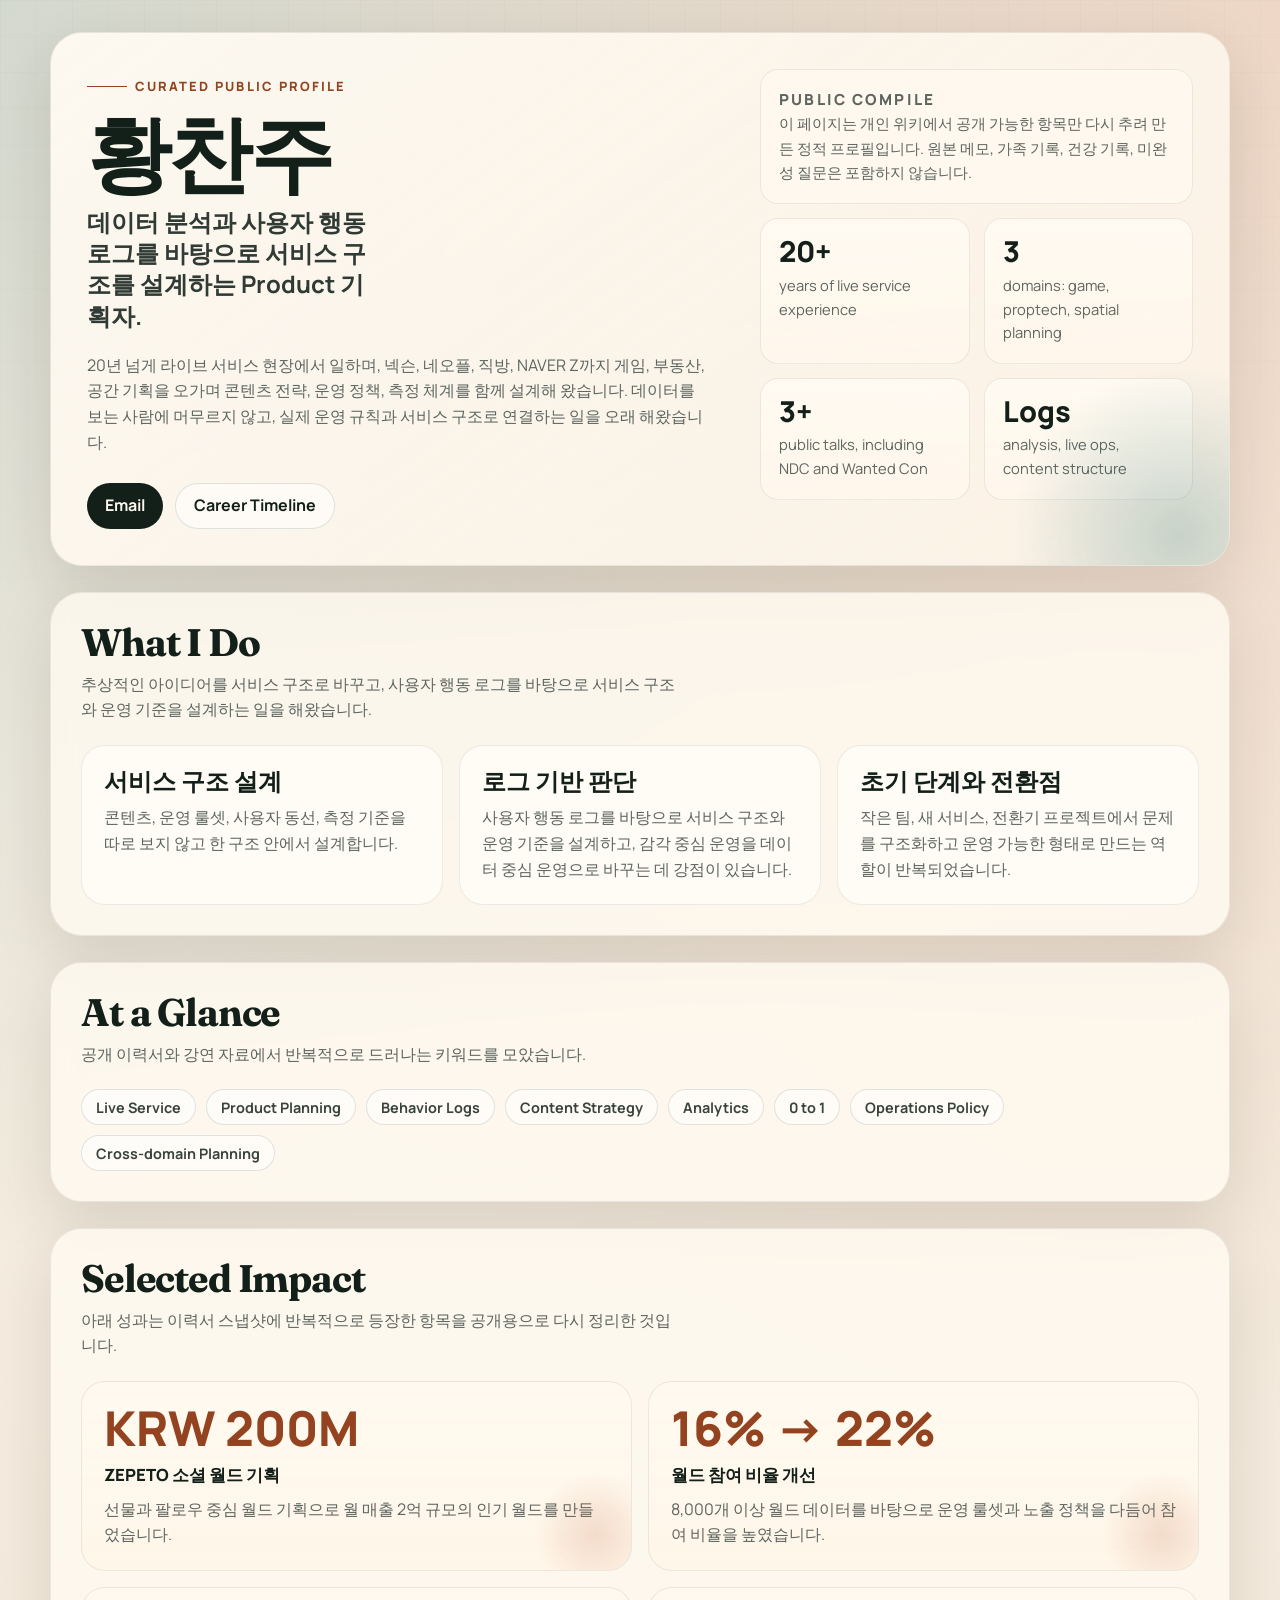
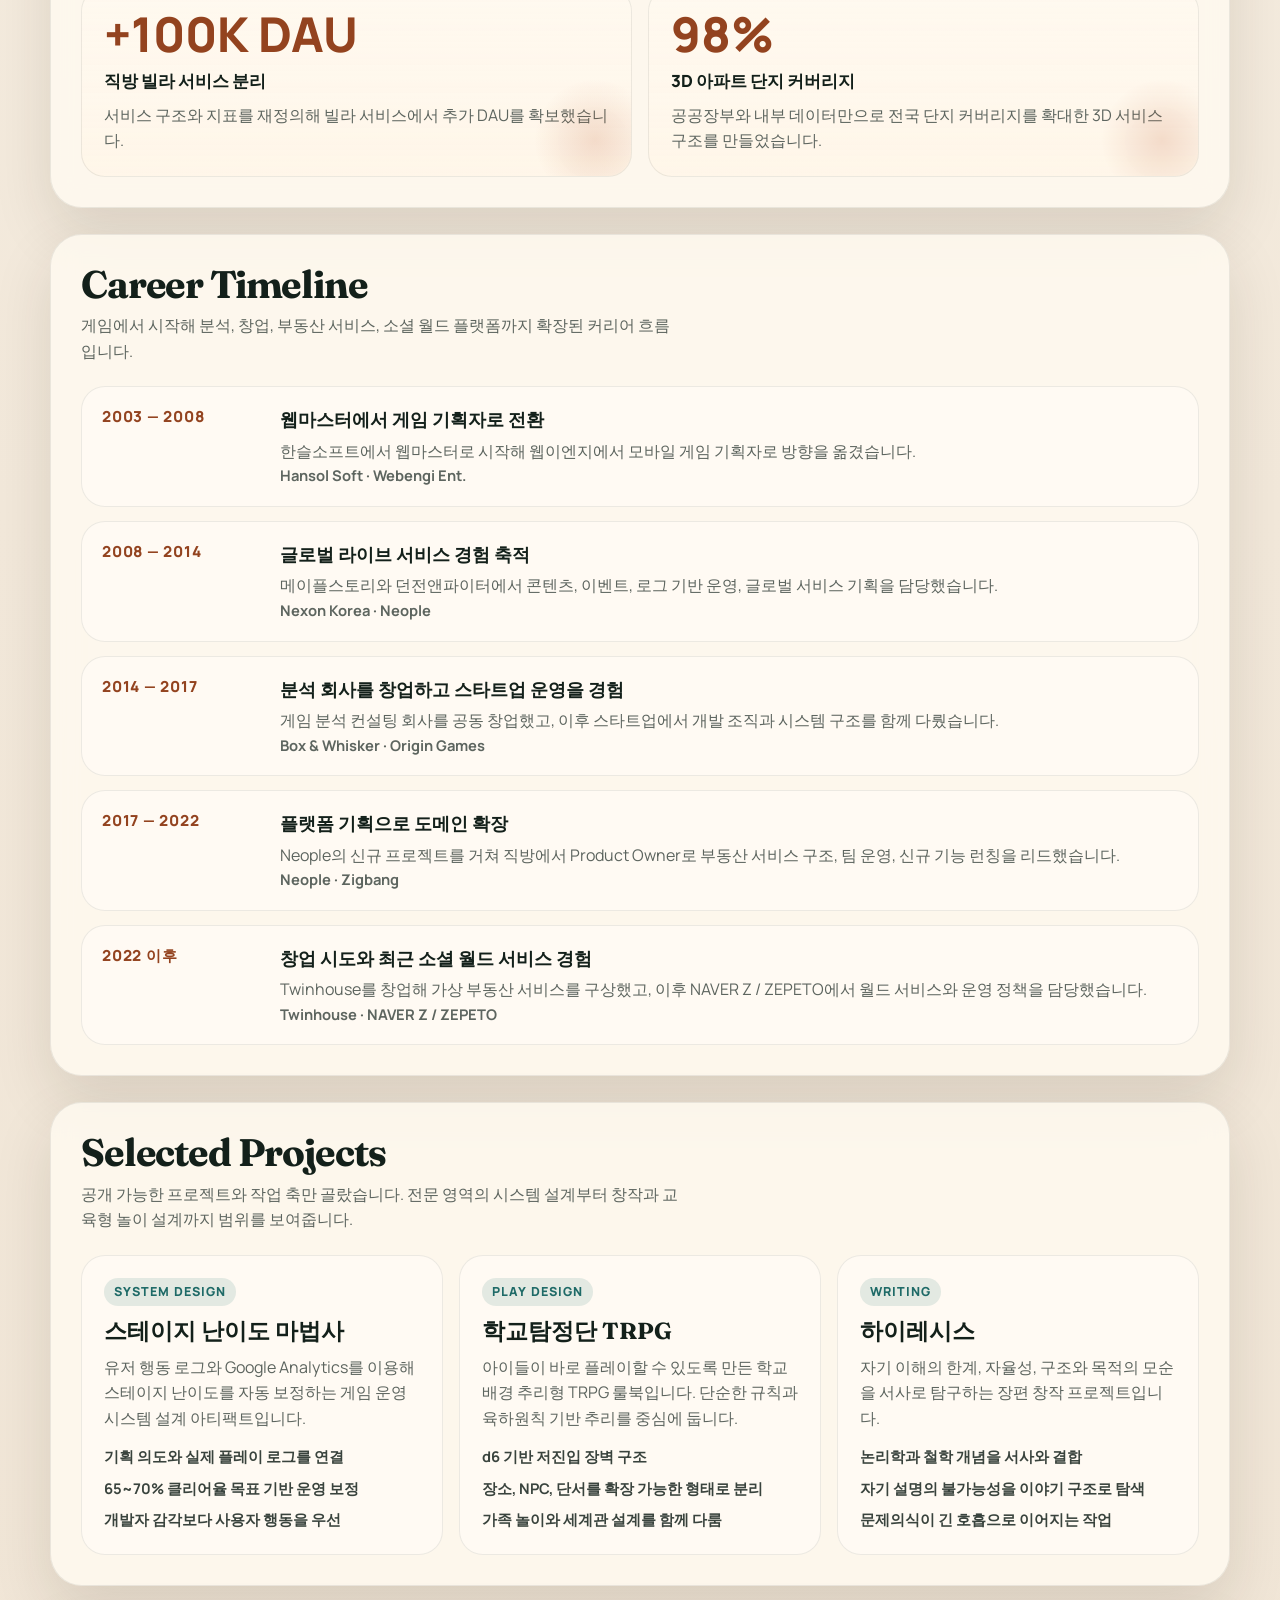
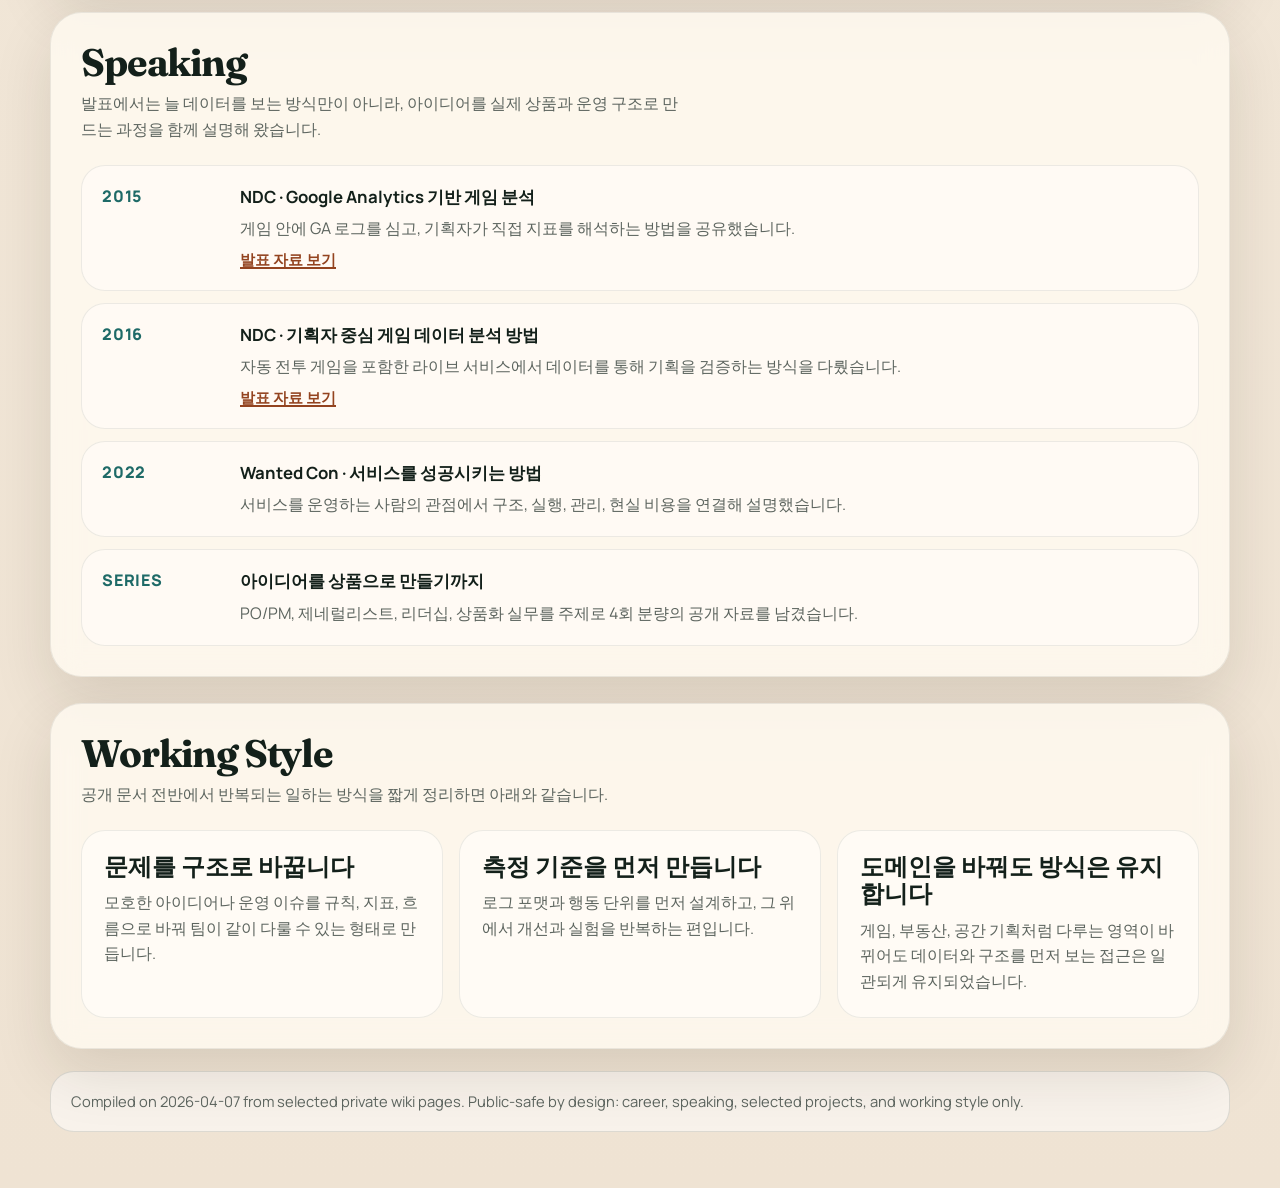
==== site/index.html @ d5d35842 "Add public profile and wording conflict workflow" ====
<!DOCTYPE html>
<html lang="ko">
  <head>
    <meta charset="UTF-8" />
    <meta name="viewport" content="width=device-width, initial-scale=1.0" />
    <title>황찬주 | Public Profile</title>
    <meta
      name="description"
      content="황찬주의 공개용 프로필 페이지. 20년 넘는 라이브 서비스 경험, 사용자 행동 로그를 바탕으로 서비스 구조와 운영 기준을 설계하는 Product 기획자 소개 페이지."
    />
    <link rel="preconnect" href="https://fonts.googleapis.com" />
    <link rel="preconnect" href="https://fonts.gstatic.com" crossorigin />
    <link
      href="https://fonts.googleapis.com/css2?family=Fraunces:opsz,wght@9..144,600;9..144,700&amp;family=Manrope:wght@400;500;700;800&amp;display=swap"
      rel="stylesheet"
    />
    <link rel="stylesheet" href="styles.css" />
  </head>
  <body>
    <main class="page">
      <header class="hero">
        <section>
          <p class="eyebrow">Curated Public Profile</p>
          <h1>황찬주</h1>
          <p class="hero-subtitle">
            데이터 분석과 사용자 행동 로그를 바탕으로 서비스 구조를 설계하는
            Product 기획자.
          </p>
          <p class="hero-lede">
            20년 넘게 라이브 서비스 현장에서 일하며, 넥슨, 네오플, 직방, NAVER Z까지
            게임, 부동산, 공간 기획을 오가며 콘텐츠 전략, 운영 정책, 측정 체계를
            함께 설계해 왔습니다.
            데이터를 보는 사람에 머무르지 않고, 실제 운영 규칙과 서비스 구조로
            연결하는 일을 오래 해왔습니다.
          </p>
          <div class="hero-actions">
            <a class="button" href="mailto:skaparty@gmail.com">Email</a>
            <a class="ghost-button" href="#career">Career Timeline</a>
          </div>
        </section>

        <aside class="hero-side">
          <section class="hero-note">
            <p class="hero-note-label">Public Compile</p>
            <p>
              이 페이지는 개인 위키에서 공개 가능한 항목만 다시 추려 만든 정적
              프로필입니다. 원본 메모, 가족 기록, 건강 기록, 미완성 질문은
              포함하지 않습니다.
            </p>
          </section>

          <div class="glance-grid">
            <article class="stat-card">
              <p class="stat-value">20+</p>
              <p class="stat-label">years of live service experience</p>
            </article>
            <article class="stat-card">
              <p class="stat-value">3</p>
              <p class="stat-label">domains: game, proptech, spatial planning</p>
            </article>
            <article class="stat-card">
              <p class="stat-value">3+</p>
              <p class="stat-label">public talks, including NDC and Wanted Con</p>
            </article>
            <article class="stat-card">
              <p class="stat-value">Logs</p>
              <p class="stat-label">analysis, live ops, content structure</p>
            </article>
          </div>
        </aside>
      </header>

      <section class="section">
        <div class="section-heading">
          <h2>What I Do</h2>
          <p>
            추상적인 아이디어를 서비스 구조로 바꾸고, 사용자 행동 로그를 바탕으로
            서비스 구조와 운영 기준을 설계하는 일을 해왔습니다.
          </p>
        </div>

        <div class="card-grid">
          <article class="card">
            <h3>서비스 구조 설계</h3>
            <p>
              콘텐츠, 운영 룰셋, 사용자 동선, 측정 기준을 따로 보지 않고 한
              구조 안에서 설계합니다.
            </p>
          </article>
          <article class="card">
            <h3>로그 기반 판단</h3>
            <p>
              사용자 행동 로그를 바탕으로 서비스 구조와 운영 기준을 설계하고,
              감각 중심 운영을 데이터 중심 운영으로 바꾸는 데 강점이 있습니다.
            </p>
          </article>
          <article class="card">
            <h3>초기 단계와 전환점</h3>
            <p>
              작은 팀, 새 서비스, 전환기 프로젝트에서 문제를 구조화하고 운영
              가능한 형태로 만드는 역할이 반복되었습니다.
            </p>
          </article>
        </div>
      </section>

      <section class="section">
        <div class="section-heading">
          <h2>At a Glance</h2>
          <p>
            공개 이력서와 강연 자료에서 반복적으로 드러나는 키워드를 모았습니다.
          </p>
        </div>
        <div class="pill-row">
          <span class="pill">Live Service</span>
          <span class="pill">Product Planning</span>
          <span class="pill">Behavior Logs</span>
          <span class="pill">Content Strategy</span>
          <span class="pill">Analytics</span>
          <span class="pill">0 to 1</span>
          <span class="pill">Operations Policy</span>
          <span class="pill">Cross-domain Planning</span>
        </div>
      </section>

      <section class="section">
        <div class="section-heading">
          <h2>Selected Impact</h2>
          <p>
            아래 성과는 이력서 스냅샷에 반복적으로 등장한 항목을 공개용으로
            다시 정리한 것입니다.
          </p>
        </div>

        <div class="impact-grid">
          <article class="impact-card">
            <p class="impact-number">KRW 200M</p>
            <p class="impact-title">ZEPETO 소셜 월드 기획</p>
            <p class="impact-copy">
              선물과 팔로우 중심 월드 기획으로 월 매출 2억 규모의 인기 월드를
              만들었습니다.
            </p>
          </article>
          <article class="impact-card">
            <p class="impact-number">16% → 22%</p>
            <p class="impact-title">월드 참여 비율 개선</p>
            <p class="impact-copy">
              8,000개 이상 월드 데이터를 바탕으로 운영 룰셋과 노출 정책을
              다듬어 참여 비율을 높였습니다.
            </p>
          </article>
          <article class="impact-card">
            <p class="impact-number">+100K DAU</p>
            <p class="impact-title">직방 빌라 서비스 분리</p>
            <p class="impact-copy">
              서비스 구조와 지표를 재정의해 빌라 서비스에서 추가 DAU를
              확보했습니다.
            </p>
          </article>
          <article class="impact-card">
            <p class="impact-number">98%</p>
            <p class="impact-title">3D 아파트 단지 커버리지</p>
            <p class="impact-copy">
              공공장부와 내부 데이터만으로 전국 단지 커버리지를 확대한 3D
              서비스 구조를 만들었습니다.
            </p>
          </article>
        </div>
      </section>

      <section class="section" id="career">
        <div class="section-heading">
          <h2>Career Timeline</h2>
          <p>
            게임에서 시작해 분석, 창업, 부동산 서비스, 소셜 월드 플랫폼까지
            확장된 커리어 흐름입니다.
          </p>
        </div>

        <div class="timeline">
          <article class="timeline-item">
            <div class="timeline-year">2003 — 2008</div>
            <div class="timeline-content">
              <h3>웹마스터에서 게임 기획자로 전환</h3>
              <p>
                한슬소프트에서 웹마스터로 시작해 웹이엔지에서 모바일 게임
                기획자로 방향을 옮겼습니다.
              </p>
              <p class="timeline-meta">Hansol Soft · Webengi Ent.</p>
            </div>
          </article>

          <article class="timeline-item">
            <div class="timeline-year">2008 — 2014</div>
            <div class="timeline-content">
              <h3>글로벌 라이브 서비스 경험 축적</h3>
              <p>
                메이플스토리와 던전앤파이터에서 콘텐츠, 이벤트, 로그 기반 운영,
                글로벌 서비스 기획을 담당했습니다.
              </p>
              <p class="timeline-meta">Nexon Korea · Neople</p>
            </div>
          </article>

          <article class="timeline-item">
            <div class="timeline-year">2014 — 2017</div>
            <div class="timeline-content">
              <h3>분석 회사를 창업하고 스타트업 운영을 경험</h3>
              <p>
                게임 분석 컨설팅 회사를 공동 창업했고, 이후 스타트업에서 개발
                조직과 시스템 구조를 함께 다뤘습니다.
              </p>
              <p class="timeline-meta">Box &amp; Whisker · Origin Games</p>
            </div>
          </article>

          <article class="timeline-item">
            <div class="timeline-year">2017 — 2022</div>
            <div class="timeline-content">
              <h3>플랫폼 기획으로 도메인 확장</h3>
              <p>
                Neople의 신규 프로젝트를 거쳐 직방에서 Product Owner로 부동산
                서비스 구조, 팀 운영, 신규 기능 런칭을 리드했습니다.
              </p>
              <p class="timeline-meta">Neople · Zigbang</p>
            </div>
          </article>

          <article class="timeline-item">
            <div class="timeline-year">2022 이후</div>
            <div class="timeline-content">
              <h3>창업 시도와 최근 소셜 월드 서비스 경험</h3>
              <p>
                Twinhouse를 창업해 가상 부동산 서비스를 구상했고, 이후 NAVER Z
                / ZEPETO에서 월드 서비스와 운영 정책을 담당했습니다.
              </p>
              <p class="timeline-meta">Twinhouse · NAVER Z / ZEPETO</p>
            </div>
          </article>
        </div>
      </section>

      <section class="section">
        <div class="section-heading">
          <h2>Selected Projects</h2>
          <p>
            공개 가능한 프로젝트와 작업 축만 골랐습니다. 전문 영역의 시스템
            설계부터 창작과 교육형 놀이 설계까지 범위를 보여줍니다.
          </p>
        </div>

        <div class="project-grid">
          <article class="project-card">
            <span class="project-tag">System Design</span>
            <h3>스테이지 난이도 마법사</h3>
            <p>
              유저 행동 로그와 Google Analytics를 이용해 스테이지 난이도를
              자동 보정하는 게임 운영 시스템 설계 아티팩트입니다.
            </p>
            <div class="project-points">
              <span>기획 의도와 실제 플레이 로그를 연결</span>
              <span>65~70% 클리어율 목표 기반 운영 보정</span>
              <span>개발자 감각보다 사용자 행동을 우선</span>
            </div>
          </article>

          <article class="project-card">
            <span class="project-tag">Play Design</span>
            <h3>학교탐정단 TRPG</h3>
            <p>
              아이들이 바로 플레이할 수 있도록 만든 학교 배경 추리형 TRPG
              룰북입니다. 단순한 규칙과 육하원칙 기반 추리를 중심에 둡니다.
            </p>
            <div class="project-points">
              <span>d6 기반 저진입 장벽 구조</span>
              <span>장소, NPC, 단서를 확장 가능한 형태로 분리</span>
              <span>가족 놀이와 세계관 설계를 함께 다룸</span>
            </div>
          </article>

          <article class="project-card">
            <span class="project-tag">Writing</span>
            <h3>하이레시스</h3>
            <p>
              자기 이해의 한계, 자율성, 구조와 목적의 모순을 서사로 탐구하는
              장편 창작 프로젝트입니다.
            </p>
            <div class="project-points">
              <span>논리학과 철학 개념을 서사와 결합</span>
              <span>자기 설명의 불가능성을 이야기 구조로 탐색</span>
              <span>문제의식이 긴 호흡으로 이어지는 작업</span>
            </div>
          </article>
        </div>
      </section>

      <section class="section">
        <div class="section-heading">
          <h2>Speaking</h2>
          <p>
            발표에서는 늘 데이터를 보는 방식만이 아니라, 아이디어를 실제
            상품과 운영 구조로 만드는 과정을 함께 설명해 왔습니다.
          </p>
        </div>

        <div class="speaking-list">
          <article class="speaking-item">
            <div class="speaking-year">2015</div>
            <div>
              <h3>NDC · Google Analytics 기반 게임 분석</h3>
              <p>
                게임 안에 GA 로그를 심고, 기획자가 직접 지표를 해석하는 방법을
                공유했습니다.
              </p>
              <p class="timeline-meta">
                <a href="https://ndcreplay.nexon.com/NDC2015/sessions/NDC2015_0040.html#k%5B%5D=%ED%99%A9%EC%B0%AC%EC%A3%BC" target="_blank" rel="noreferrer">
                  발표 자료 보기
                </a>
              </p>
            </div>
          </article>

          <article class="speaking-item">
            <div class="speaking-year">2016</div>
            <div>
              <h3>NDC · 기획자 중심 게임 데이터 분석 방법</h3>
              <p>
                자동 전투 게임을 포함한 라이브 서비스에서 데이터를 통해 기획을
                검증하는 방식을 다뤘습니다.
              </p>
              <p class="timeline-meta">
                <a href="https://ndcreplay.nexon.com/NDC2016/sessions/NDC2016_0013.html#k%5B%5D=%ED%99%A9%EC%B0%AC%EC%A3%BC" target="_blank" rel="noreferrer">
                  발표 자료 보기
                </a>
              </p>
            </div>
          </article>

          <article class="speaking-item">
            <div class="speaking-year">2022</div>
            <div>
              <h3>Wanted Con · 서비스를 성공시키는 방법</h3>
              <p>
                서비스를 운영하는 사람의 관점에서 구조, 실행, 관리, 현실 비용을
                연결해 설명했습니다.
              </p>
            </div>
          </article>

          <article class="speaking-item">
            <div class="speaking-year">Series</div>
            <div>
              <h3>아이디어를 상품으로 만들기까지</h3>
              <p>
                PO/PM, 제네럴리스트, 리더십, 상품화 실무를 주제로 4회 분량의
                공개 자료를 남겼습니다.
              </p>
            </div>
          </article>
        </div>
      </section>

      <section class="section">
        <div class="section-heading">
          <h2>Working Style</h2>
          <p>
            공개 문서 전반에서 반복되는 일하는 방식을 짧게 정리하면 아래와
            같습니다.
          </p>
        </div>

        <div class="card-grid">
          <article class="card">
            <h3>문제를 구조로 바꿉니다</h3>
            <p>
              모호한 아이디어나 운영 이슈를 규칙, 지표, 흐름으로 바꿔 팀이 같이
              다룰 수 있는 형태로 만듭니다.
            </p>
          </article>
          <article class="card">
            <h3>측정 기준을 먼저 만듭니다</h3>
            <p>
              로그 포맷과 행동 단위를 먼저 설계하고, 그 위에서 개선과 실험을
              반복하는 편입니다.
            </p>
          </article>
          <article class="card">
            <h3>도메인을 바꿔도 방식은 유지합니다</h3>
            <p>
              게임, 부동산, 공간 기획처럼 다루는 영역이 바뀌어도 데이터와 구조를 먼저
              보는 접근은 일관되게 유지되었습니다.
            </p>
          </article>
        </div>
      </section>

      <footer class="footer-note">
        Compiled on 2026-04-07 from selected private wiki pages. Public-safe
        by design: career, speaking, selected projects, and working style only.
      </footer>
    </main>
  </body>
</html>
---- site/styles.css ----
:root {
  --paper: #f4ecdf;
  --panel: rgba(255, 250, 241, 0.82);
  --panel-strong: #fff8ee;
  --ink: #13201a;
  --muted: #5d655f;
  --line: rgba(19, 32, 26, 0.12);
  --accent: #bf5d31;
  --accent-strong: #93431f;
  --accent-soft: rgba(191, 93, 49, 0.12);
  --teal: #1e6a67;
  --teal-soft: rgba(30, 106, 103, 0.12);
  --shadow: 0 24px 60px rgba(39, 34, 20, 0.12);
  --radius-xl: 32px;
  --radius-lg: 24px;
  --radius-md: 18px;
  --max-width: 1180px;
}

* {
  box-sizing: border-box;
}

html {
  scroll-behavior: smooth;
}

body {
  margin: 0;
  min-height: 100vh;
  color: var(--ink);
  background:
    radial-gradient(circle at top left, rgba(30, 106, 103, 0.16), transparent 28%),
    radial-gradient(circle at top right, rgba(191, 93, 49, 0.18), transparent 32%),
    linear-gradient(180deg, #f8f1e6 0%, #f2e8da 48%, #efe3d3 100%);
  font-family: "Manrope", "Avenir Next", "Segoe UI", sans-serif;
  line-height: 1.6;
}

body::before {
  content: "";
  position: fixed;
  inset: 0;
  pointer-events: none;
  background:
    linear-gradient(rgba(19, 32, 26, 0.035) 1px, transparent 1px),
    linear-gradient(90deg, rgba(19, 32, 26, 0.035) 1px, transparent 1px);
  background-size: 36px 36px;
  mask-image: linear-gradient(180deg, rgba(0, 0, 0, 0.32), transparent 88%);
}

a {
  color: inherit;
}

.page {
  position: relative;
  width: min(calc(100% - 40px), var(--max-width));
  margin: 0 auto;
  padding: 32px 0 56px;
}

.hero {
  position: relative;
  overflow: hidden;
  display: grid;
  grid-template-columns: minmax(0, 1.35fr) minmax(280px, 0.9fr);
  gap: 24px;
  padding: 36px;
  border: 1px solid rgba(19, 32, 26, 0.08);
  border-radius: var(--radius-xl);
  background: linear-gradient(145deg, rgba(255, 250, 241, 0.94), rgba(255, 247, 236, 0.78));
  box-shadow: var(--shadow);
  backdrop-filter: blur(16px);
}

.hero::after {
  content: "";
  position: absolute;
  right: -120px;
  bottom: -140px;
  width: 340px;
  height: 340px;
  border-radius: 999px;
  background: radial-gradient(circle, rgba(30, 106, 103, 0.24) 0%, rgba(30, 106, 103, 0) 70%);
}

.eyebrow {
  display: inline-flex;
  align-items: center;
  gap: 8px;
  margin: 0 0 18px;
  color: var(--accent-strong);
  font-size: 0.8rem;
  font-weight: 800;
  letter-spacing: 0.16em;
  text-transform: uppercase;
}

.eyebrow::before {
  content: "";
  display: inline-block;
  width: 40px;
  height: 1px;
  background: currentColor;
}

.hero h1,
.section-heading h2 {
  margin: 0;
  font-family: "Fraunces", "Iowan Old Style", Georgia, serif;
  font-weight: 700;
  letter-spacing: -0.03em;
}

.hero h1 {
  font-size: clamp(3rem, 7vw, 5.25rem);
  line-height: 0.92;
}

.hero-subtitle {
  max-width: 18ch;
  margin: 14px 0 0;
  color: rgba(19, 32, 26, 0.88);
  font-size: clamp(1.15rem, 2vw, 1.5rem);
  font-weight: 700;
  line-height: 1.3;
}

.hero-lede {
  max-width: 62ch;
  margin: 22px 0 0;
  color: var(--muted);
  font-size: 1rem;
}

.hero-actions {
  display: flex;
  flex-wrap: wrap;
  gap: 12px;
  margin-top: 28px;
}

.button,
.ghost-button {
  display: inline-flex;
  align-items: center;
  justify-content: center;
  min-height: 46px;
  padding: 0 18px;
  cursor: pointer;
  border-radius: 999px;
  font: inherit;
  font-weight: 700;
  text-decoration: none;
}

.button {
  border: 0;
  background: var(--ink);
  color: #fff8ee;
}

.ghost-button {
  border: 1px solid var(--line);
  background: rgba(255, 255, 255, 0.55);
}

.hero-side {
  position: relative;
  display: grid;
  gap: 14px;
  align-content: start;
}

.hero-note {
  padding: 18px;
  border-radius: var(--radius-md);
  background: var(--panel-strong);
  border: 1px solid rgba(19, 32, 26, 0.08);
}

.hero-note-label {
  margin: 0 0 8px;
  color: var(--accent-strong);
  font-size: 0.75rem;
  font-weight: 800;
  letter-spacing: 0.14em;
  text-transform: uppercase;
}

.hero-note p {
  margin: 0;
  color: var(--muted);
  font-size: 0.95rem;
}

.glance-grid {
  display: grid;
  grid-template-columns: repeat(2, minmax(0, 1fr));
  gap: 14px;
}

.stat-card {
  padding: 18px;
  border: 1px solid rgba(19, 32, 26, 0.08);
  border-radius: var(--radius-md);
  background: linear-gradient(180deg, rgba(255, 250, 241, 0.96), rgba(255, 247, 236, 0.8));
}

.stat-value {
  margin: 0;
  font-size: 1.8rem;
  font-weight: 800;
  line-height: 1;
}

.stat-label {
  margin: 8px 0 0;
  color: var(--muted);
  font-size: 0.92rem;
}

.section {
  margin-top: 26px;
  padding: 30px;
  border: 1px solid rgba(19, 32, 26, 0.08);
  border-radius: var(--radius-xl);
  background: var(--panel);
  box-shadow: var(--shadow);
  backdrop-filter: blur(14px);
}

.section-heading {
  display: grid;
  gap: 10px;
  margin-bottom: 22px;
}

.section-heading p {
  max-width: 60ch;
  margin: 0;
  color: var(--muted);
}

.section-heading h2 {
  font-size: clamp(2rem, 3vw, 3rem);
  line-height: 1;
}

.pill-row {
  display: flex;
  flex-wrap: wrap;
  gap: 10px;
}

.pill {
  display: inline-flex;
  align-items: center;
  min-height: 36px;
  padding: 0 14px;
  border-radius: 999px;
  background: rgba(255, 255, 255, 0.62);
  border: 1px solid var(--line);
  color: rgba(19, 32, 26, 0.84);
  font-size: 0.9rem;
  font-weight: 700;
}

.card-grid {
  display: grid;
  grid-template-columns: repeat(3, minmax(0, 1fr));
  gap: 16px;
}

.card {
  padding: 22px;
  border-radius: var(--radius-lg);
  border: 1px solid rgba(19, 32, 26, 0.08);
  background: rgba(255, 252, 246, 0.9);
}

.card h3 {
  margin: 0 0 10px;
  font-family: "Fraunces", "Iowan Old Style", Georgia, serif;
  font-size: 1.5rem;
  line-height: 1.15;
}

.card p {
  margin: 0;
  color: var(--muted);
}

.impact-grid {
  display: grid;
  grid-template-columns: repeat(2, minmax(0, 1fr));
  gap: 16px;
}

.impact-card {
  position: relative;
  overflow: hidden;
  padding: 22px;
  border-radius: var(--radius-lg);
  background: linear-gradient(180deg, rgba(255, 249, 239, 0.95), rgba(255, 245, 232, 0.82));
  border: 1px solid rgba(19, 32, 26, 0.08);
}

.impact-card::before {
  content: "";
  position: absolute;
  inset: auto -24px -24px auto;
  width: 120px;
  height: 120px;
  border-radius: 999px;
  background: radial-gradient(circle, rgba(191, 93, 49, 0.18) 0%, rgba(191, 93, 49, 0) 72%);
}

.impact-number {
  margin: 0;
  color: var(--accent-strong);
  font-size: clamp(2rem, 4vw, 3rem);
  font-weight: 800;
  line-height: 1;
}

.impact-title {
  margin: 10px 0 0;
  font-size: 1.05rem;
  font-weight: 800;
}

.impact-copy {
  margin: 8px 0 0;
  color: var(--muted);
}

.timeline {
  display: grid;
  gap: 14px;
}

.timeline-item {
  display: grid;
  grid-template-columns: 160px minmax(0, 1fr);
  gap: 18px;
  padding: 18px 20px;
  border-radius: var(--radius-lg);
  border: 1px solid rgba(19, 32, 26, 0.08);
  background: rgba(255, 251, 244, 0.92);
}

.timeline-year {
  color: var(--accent-strong);
  font-size: 0.95rem;
  font-weight: 800;
  letter-spacing: 0.05em;
  text-transform: uppercase;
}

.timeline-content h3 {
  margin: 0 0 4px;
  font-size: 1.15rem;
}

.timeline-content p {
  margin: 0;
  color: var(--muted);
}

.timeline-meta {
  margin-top: 8px;
  color: rgba(19, 32, 26, 0.8);
  font-size: 0.92rem;
  font-weight: 700;
}

.timeline-meta a {
  color: var(--accent-strong);
  text-decoration-thickness: 1.5px;
  text-underline-offset: 0.16em;
}

.project-grid {
  display: grid;
  grid-template-columns: repeat(3, minmax(0, 1fr));
  gap: 16px;
}

.project-card {
  padding: 22px;
  border-radius: var(--radius-lg);
  border: 1px solid rgba(19, 32, 26, 0.08);
  background: rgba(255, 251, 244, 0.92);
}

.project-tag {
  display: inline-flex;
  align-items: center;
  min-height: 28px;
  padding: 0 10px;
  border-radius: 999px;
  background: var(--teal-soft);
  color: var(--teal);
  font-size: 0.78rem;
  font-weight: 800;
  letter-spacing: 0.08em;
  text-transform: uppercase;
}

.project-card h3 {
  margin: 12px 0 10px;
  font-family: "Fraunces", "Iowan Old Style", Georgia, serif;
  font-size: 1.45rem;
  line-height: 1.15;
}

.project-card p {
  margin: 0;
  color: var(--muted);
}

.project-points {
  display: grid;
  gap: 8px;
  margin-top: 14px;
}

.project-points span {
  color: rgba(19, 32, 26, 0.84);
  font-size: 0.92rem;
  font-weight: 700;
}

.speaking-list {
  display: grid;
  gap: 12px;
}

.speaking-item {
  display: grid;
  grid-template-columns: 120px minmax(0, 1fr);
  gap: 18px;
  padding: 18px 20px;
  border-radius: var(--radius-lg);
  border: 1px solid rgba(19, 32, 26, 0.08);
  background: rgba(255, 251, 244, 0.9);
}

.speaking-year {
  color: var(--teal);
  font-weight: 800;
  letter-spacing: 0.05em;
  text-transform: uppercase;
}

.speaking-item h3 {
  margin: 0;
  font-size: 1.05rem;
}

.speaking-item p {
  margin: 6px 0 0;
  color: var(--muted);
}

.footer-note {
  margin-top: 22px;
  padding: 18px 20px;
  border-radius: var(--radius-lg);
  background: rgba(255, 255, 255, 0.54);
  border: 1px solid var(--line);
  color: var(--muted);
  font-size: 0.92rem;
}

@media (max-width: 980px) {
  .hero,
  .card-grid,
  .impact-grid,
  .project-grid {
    grid-template-columns: 1fr;
  }

  .timeline-item,
  .speaking-item {
    grid-template-columns: 1fr;
    gap: 8px;
  }
}

@media (max-width: 720px) {
  .page {
    width: min(calc(100% - 24px), var(--max-width));
    padding-top: 20px;
    padding-bottom: 30px;
  }

  .hero,
  .section {
    padding: 22px;
    border-radius: 24px;
  }

  .glance-grid {
    grid-template-columns: 1fr;
  }

  .hero h1 {
    font-size: 2.7rem;
  }

  .section-heading h2 {
    font-size: 2rem;
  }
}
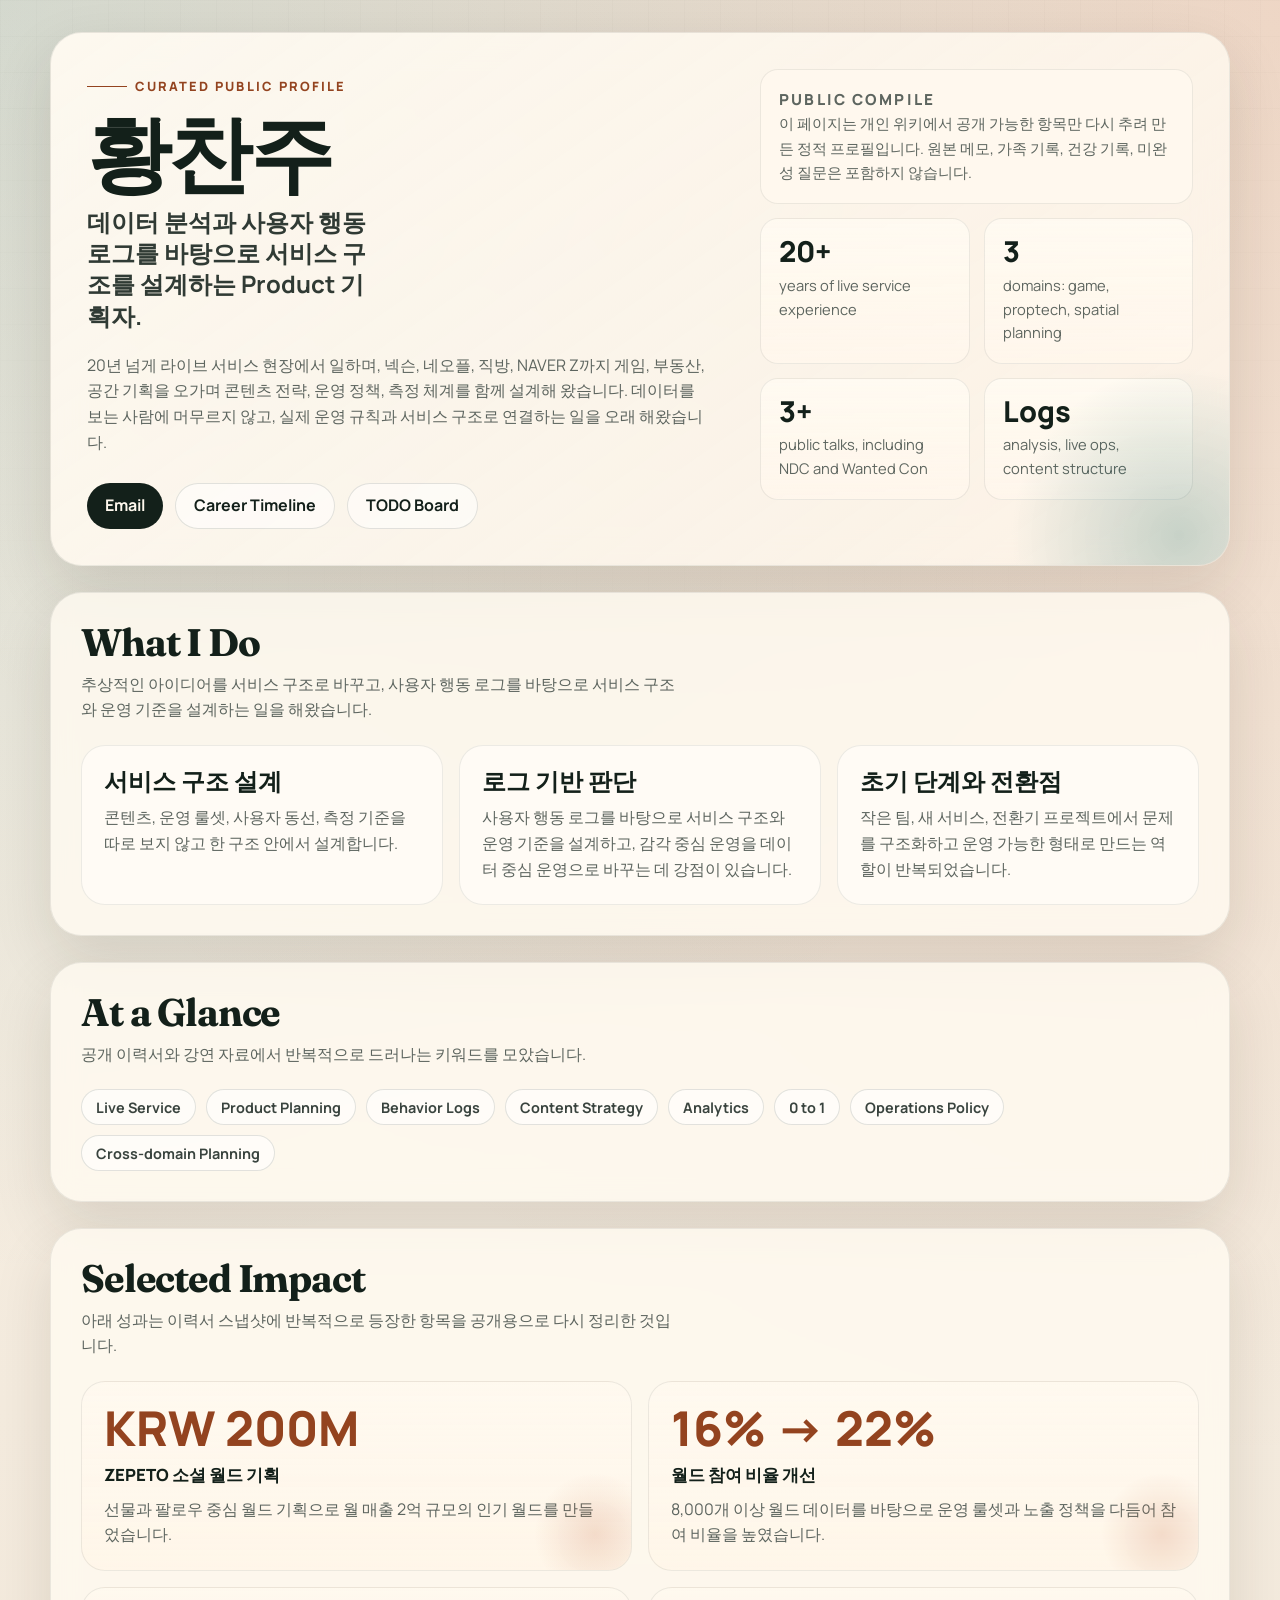
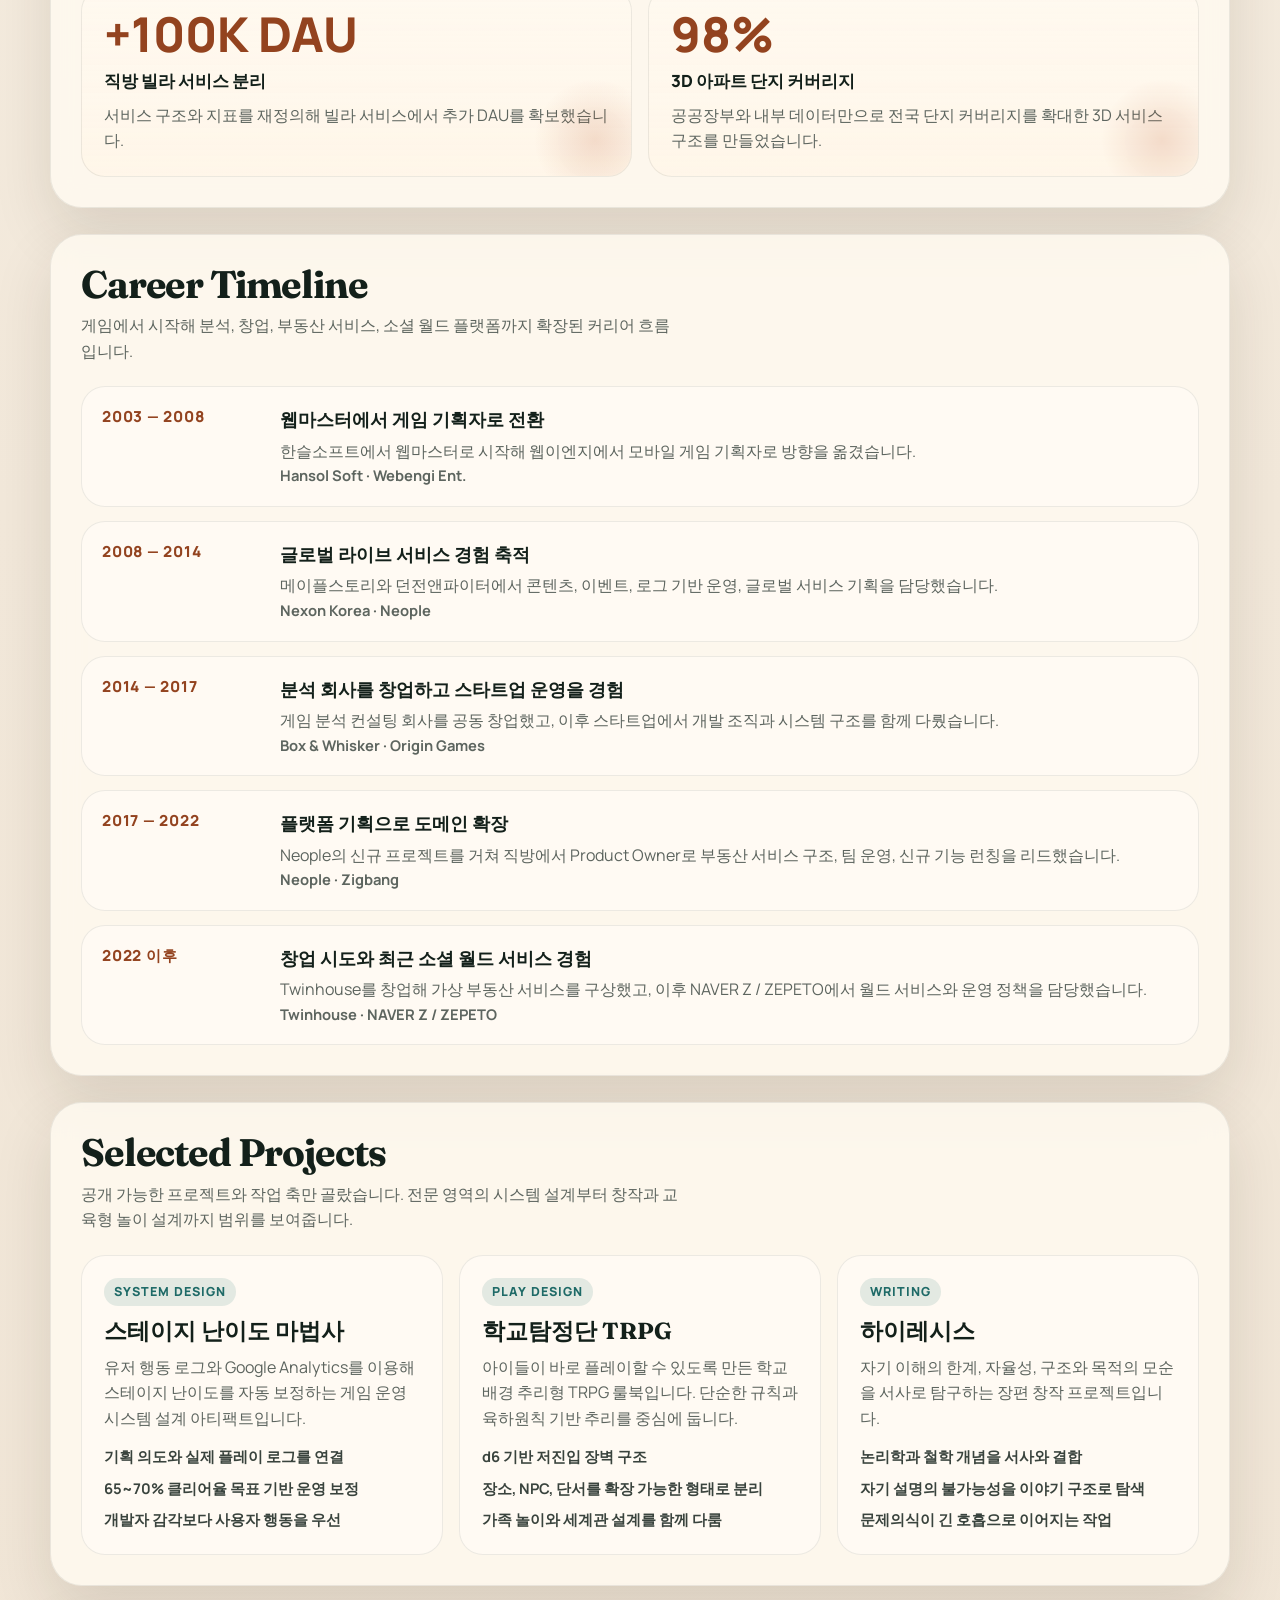
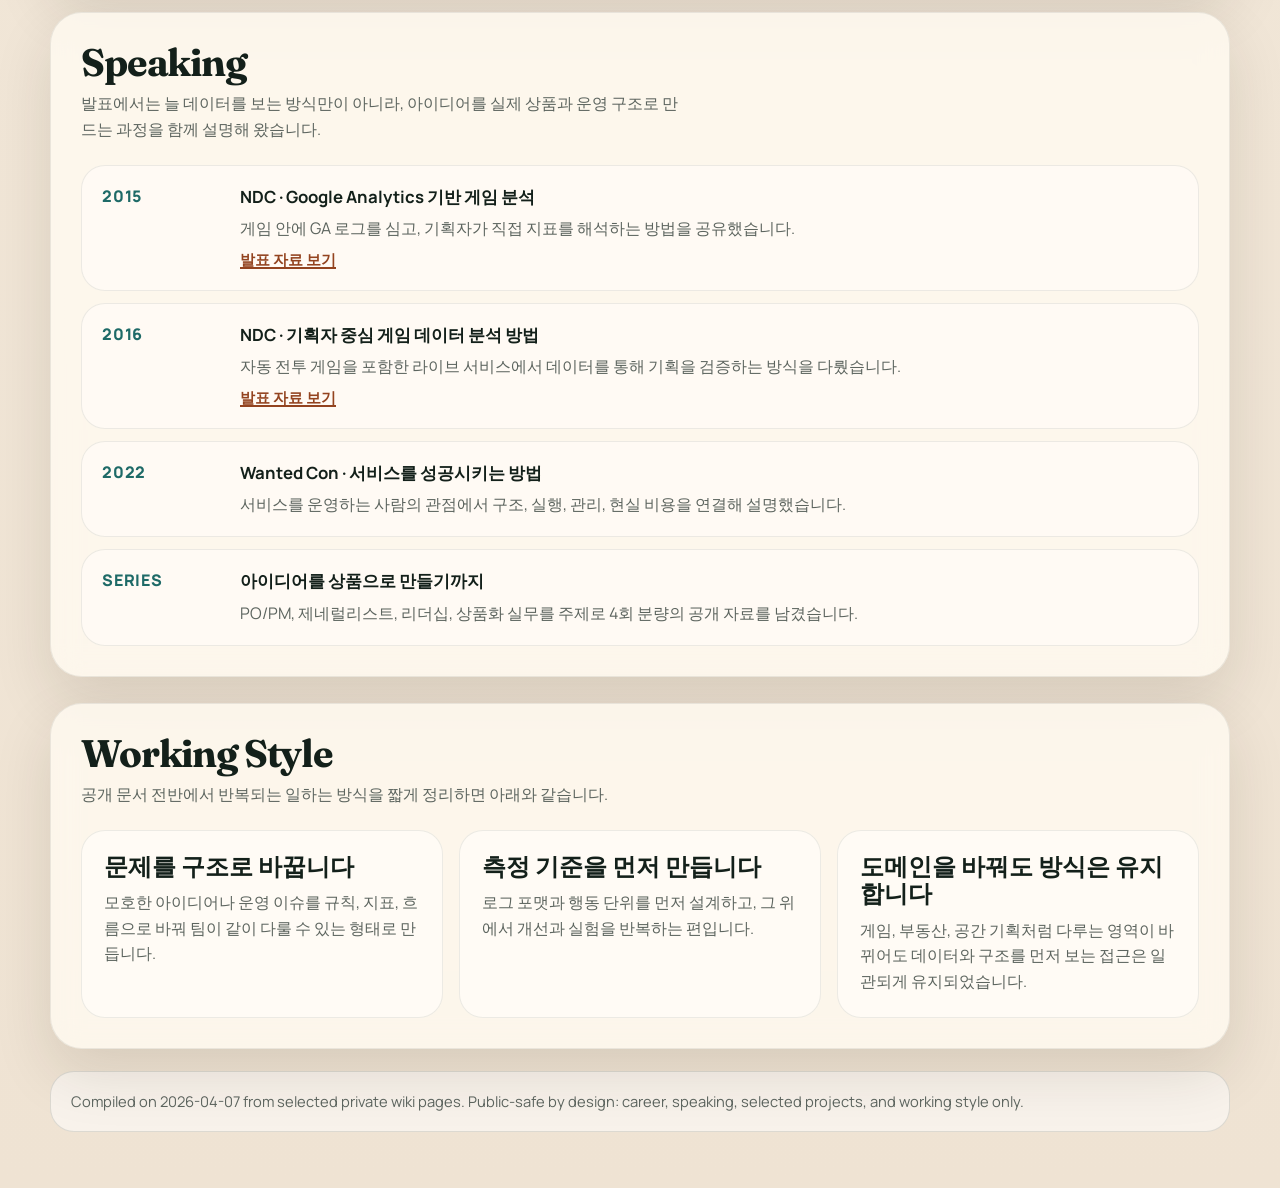
==== commit 77924e6b: "chore: snapshot current vault state" ====
--- a/site/index.html
+++ b/site/index.html
@@ -36,6 +36,7 @@
           <div class="hero-actions">
             <a class="button" href="mailto:skaparty@gmail.com">Email</a>
             <a class="ghost-button" href="#career">Career Timeline</a>
+            <a class="ghost-button" href="./tasks.html">TODO Board</a>
           </div>
         </section>
 
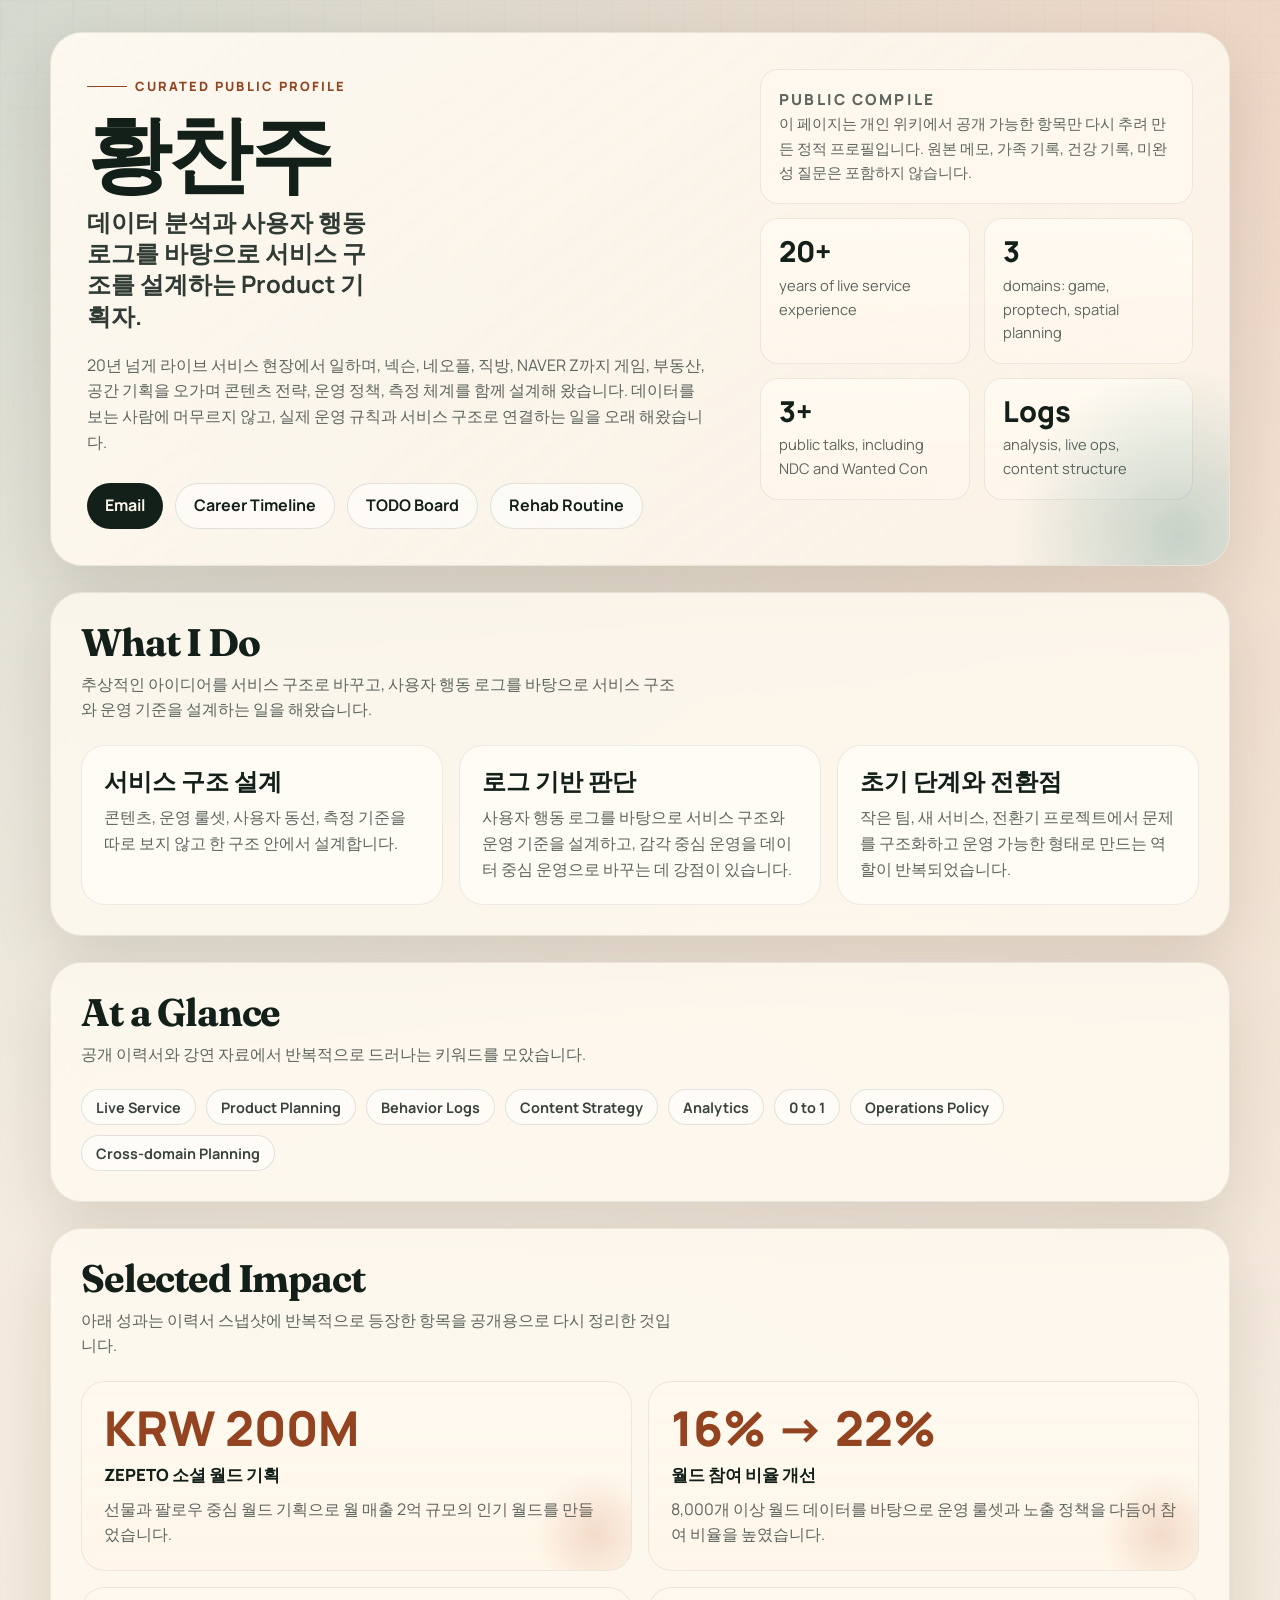
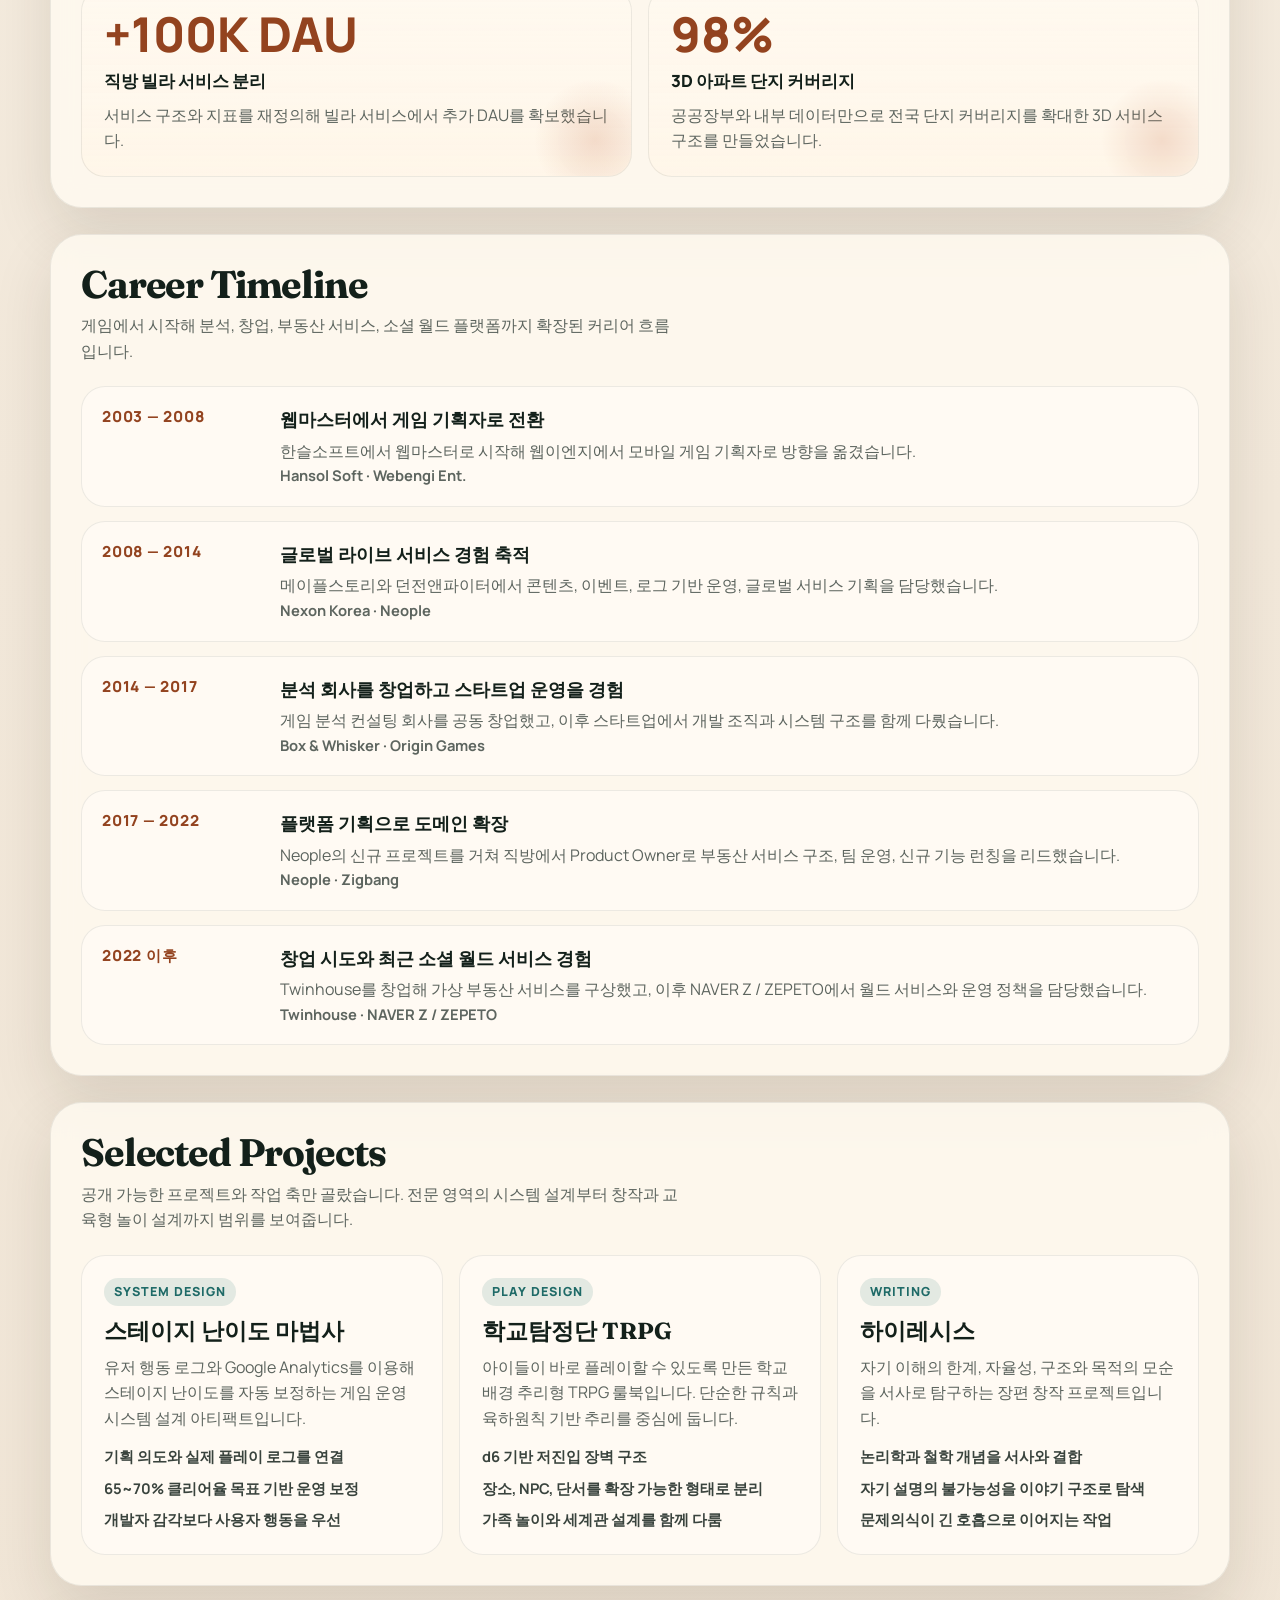
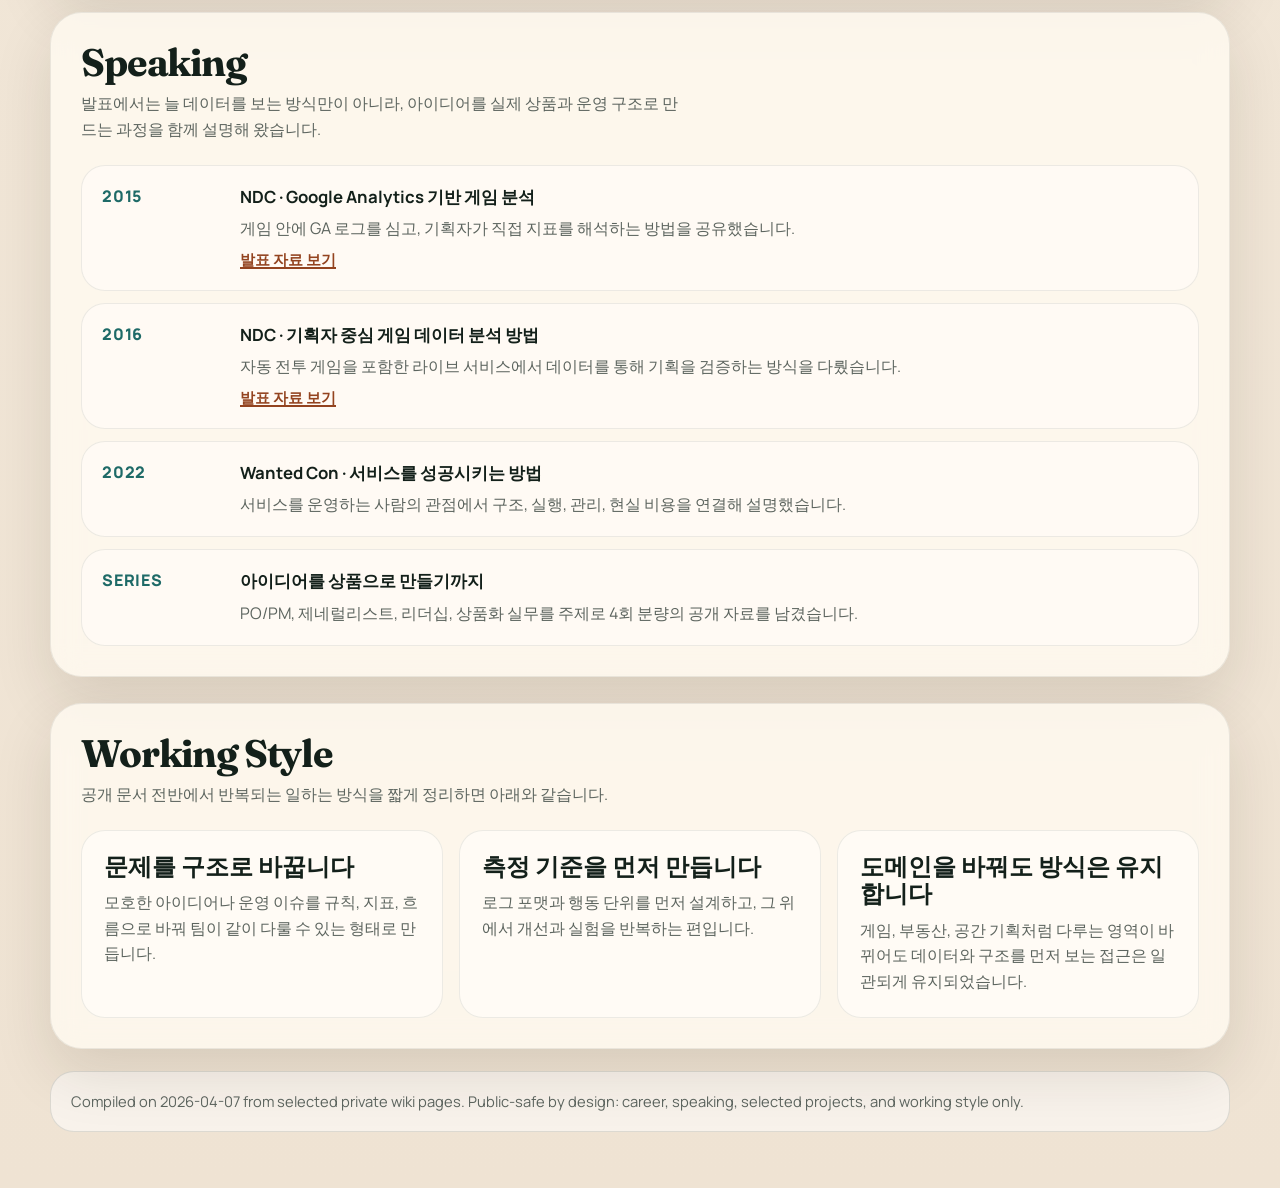
==== commit d64c4f8c: "Add morning rehab checklist page" ====
--- a/site/index.html
+++ b/site/index.html
@@ -37,6 +37,7 @@
             <a class="button" href="mailto:skaparty@gmail.com">Email</a>
             <a class="ghost-button" href="#career">Career Timeline</a>
             <a class="ghost-button" href="./tasks.html">TODO Board</a>
+            <a class="ghost-button" href="./rehab.html">Rehab Routine</a>
           </div>
         </section>
 
